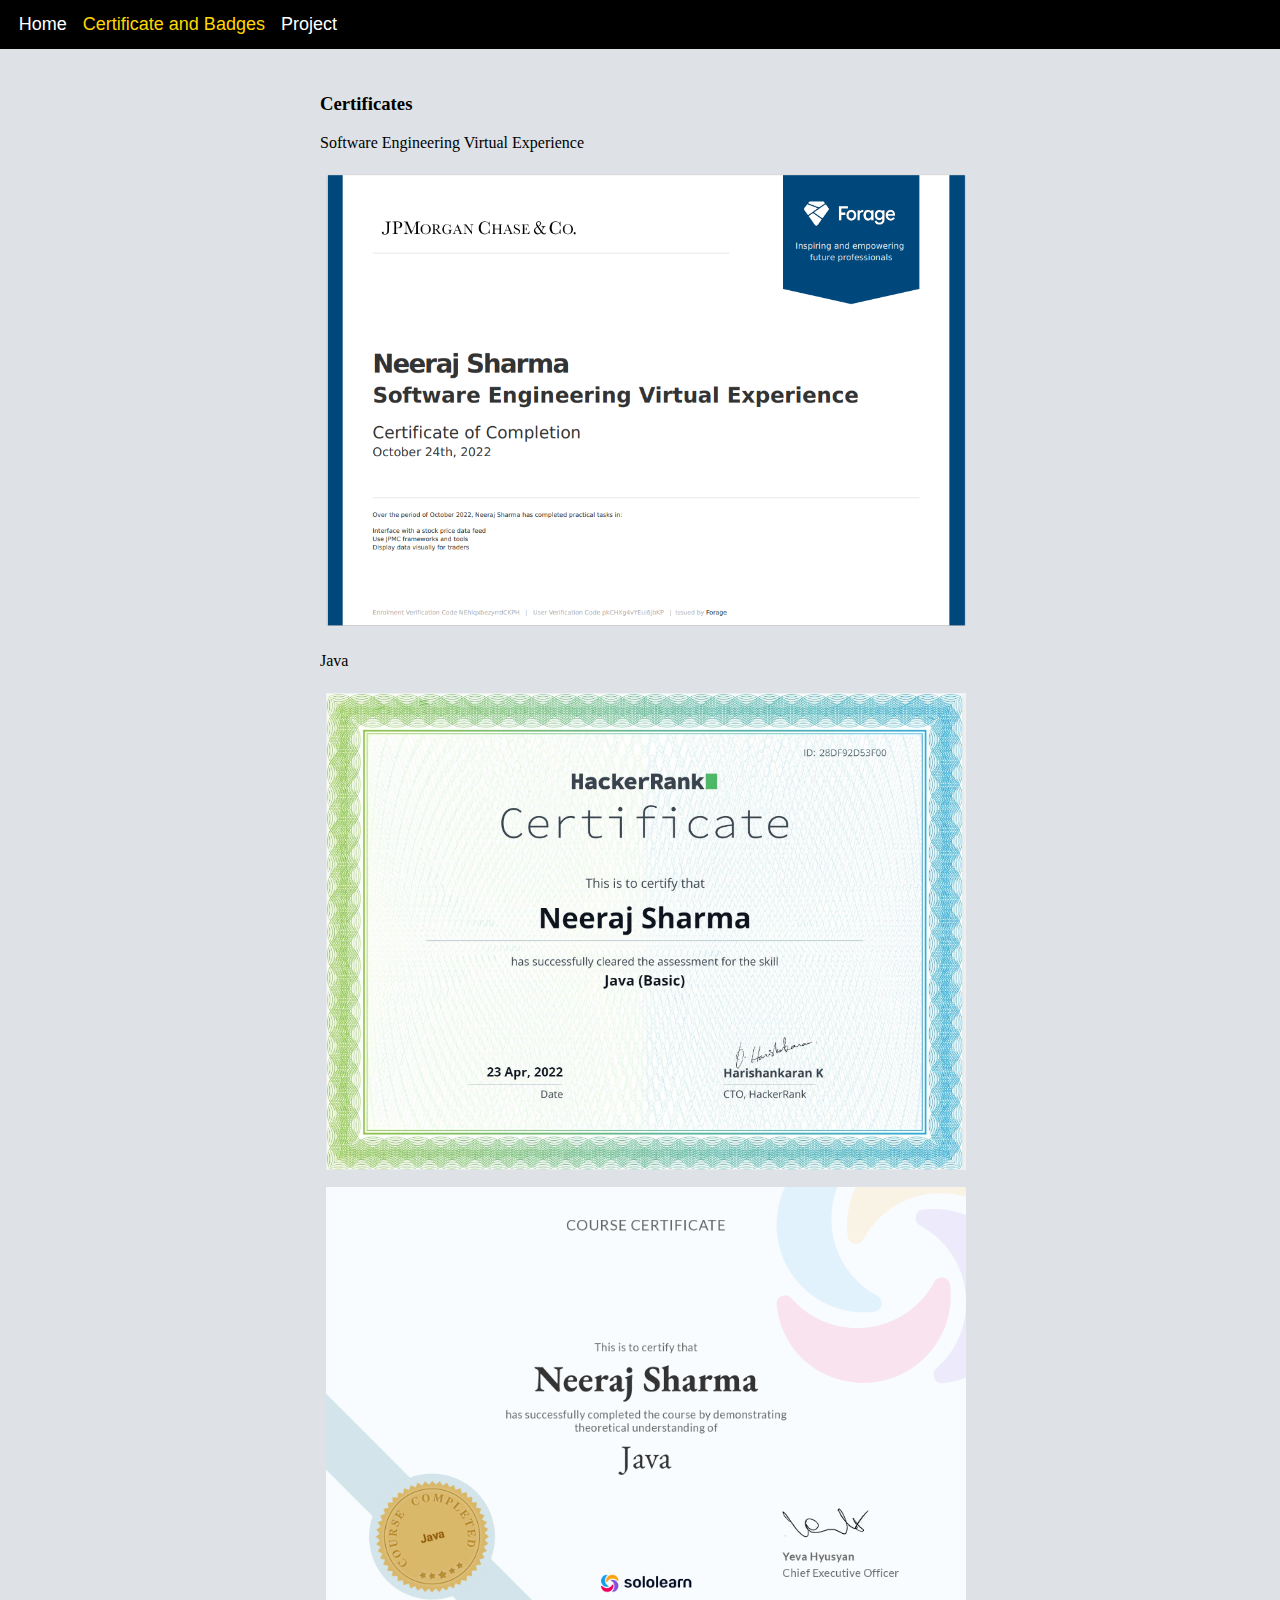
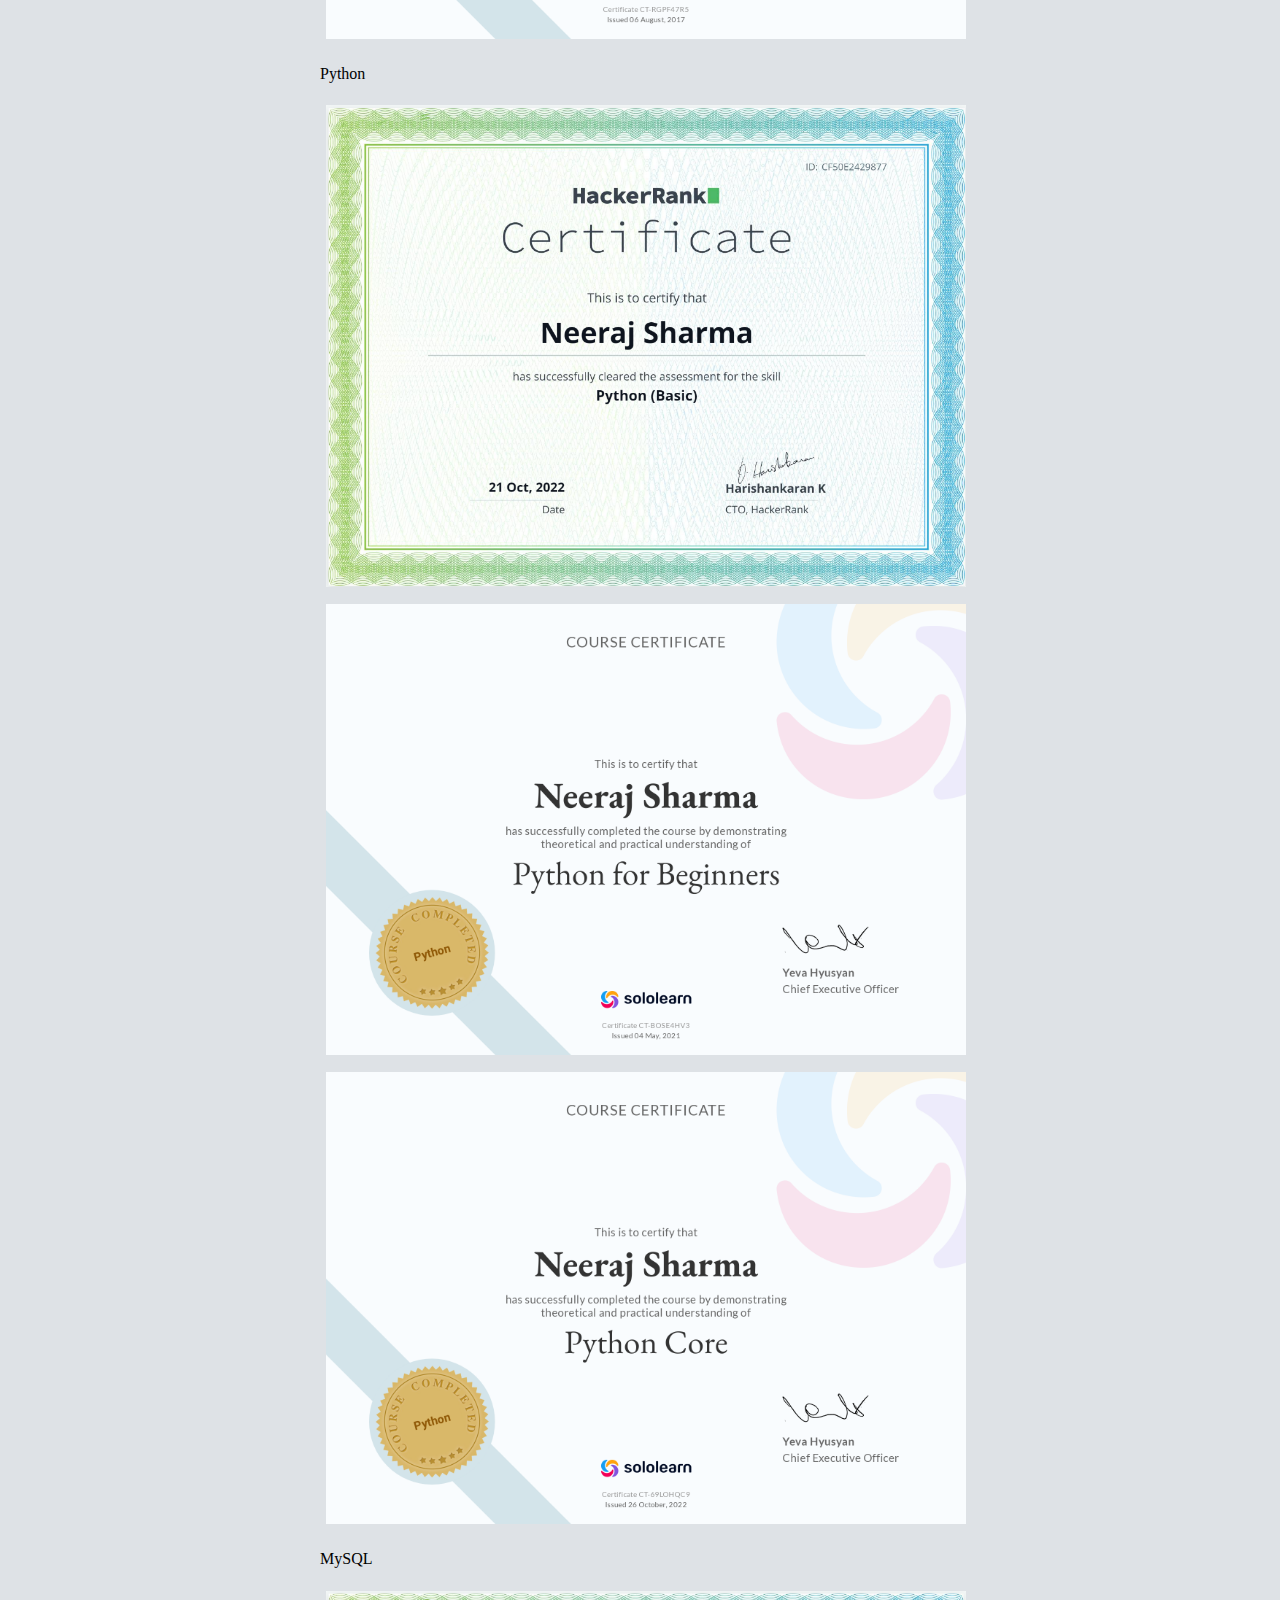
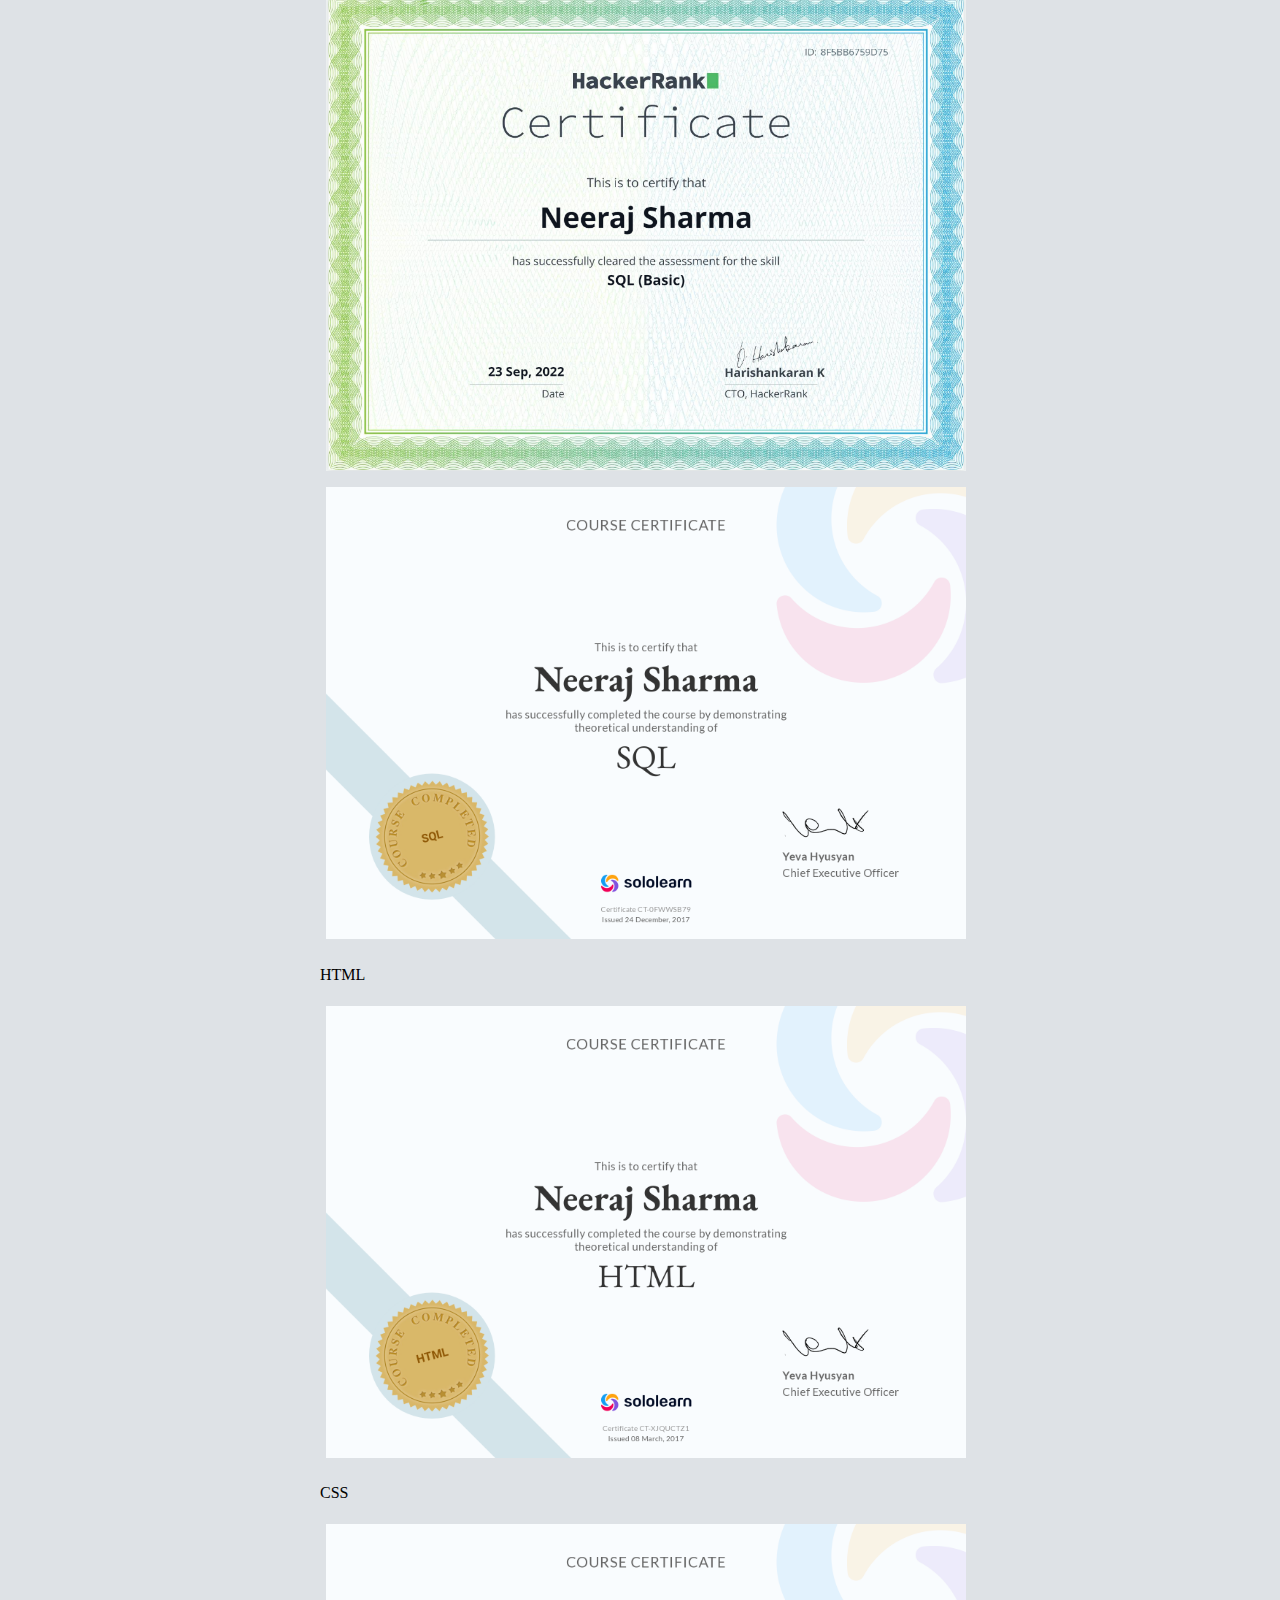
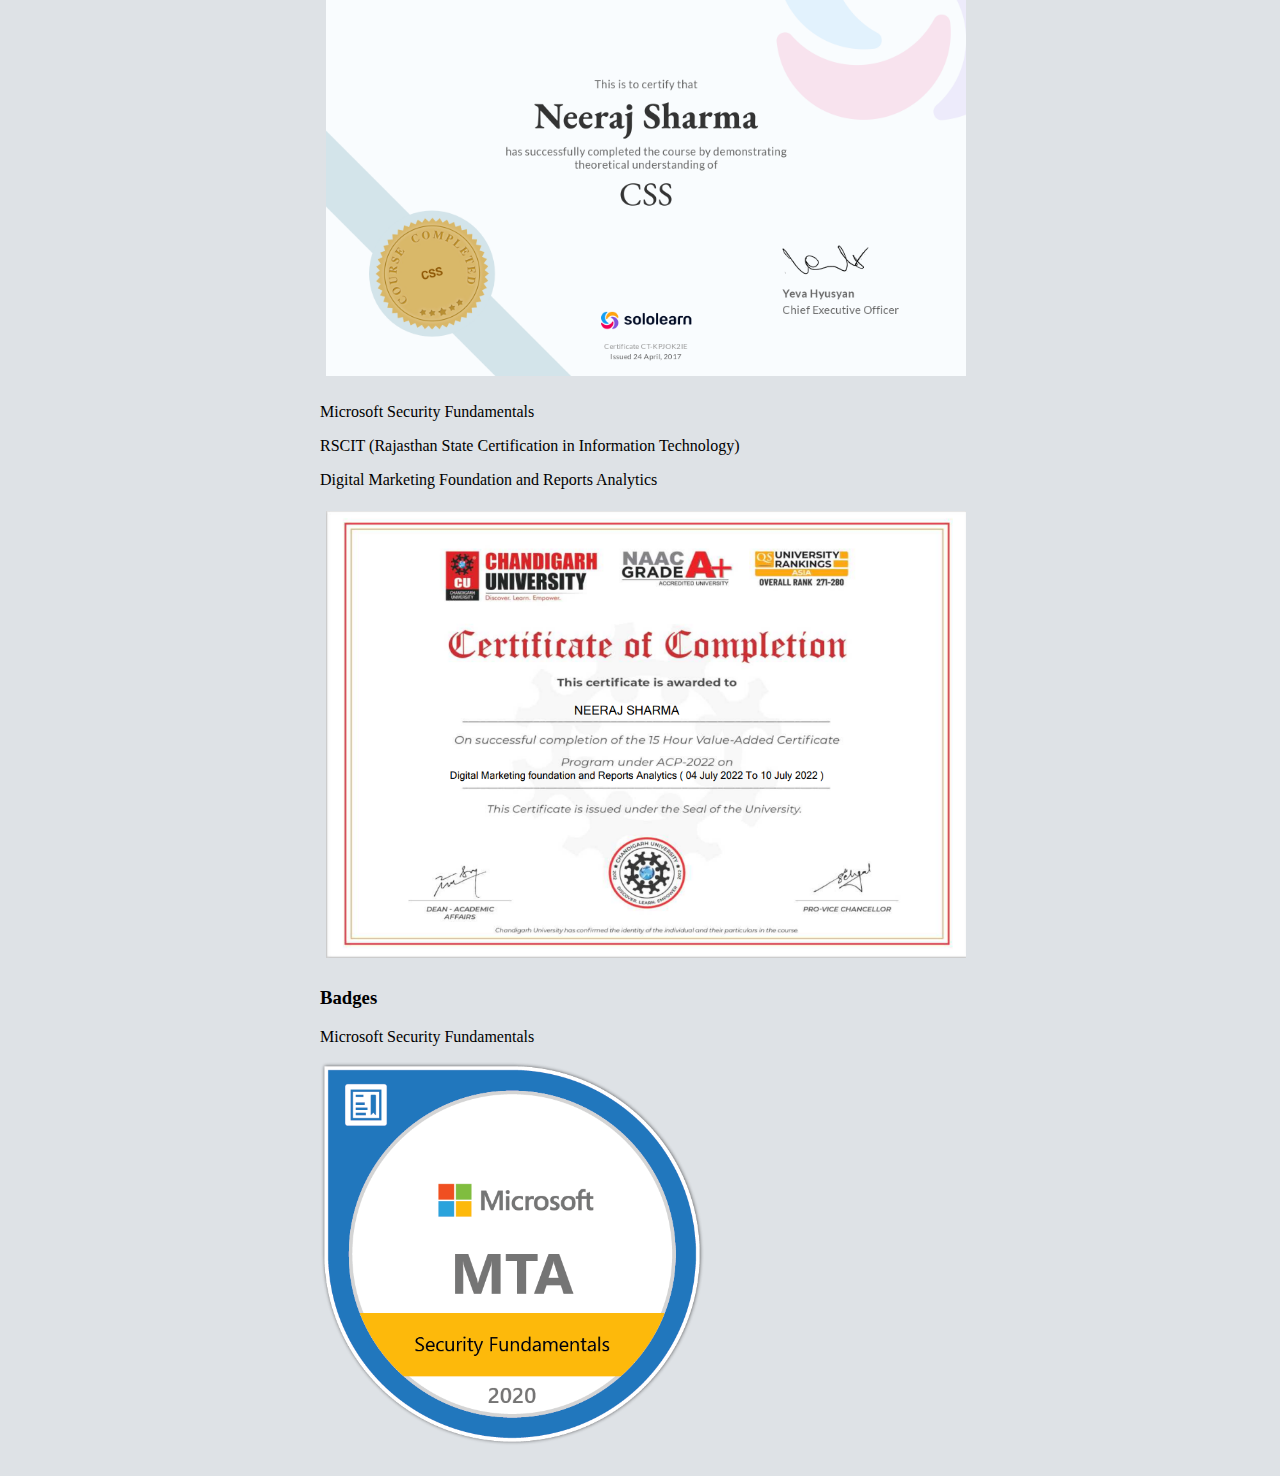
==== webpages/certificateAndBadges.html @ 7d4d2ab8 "Add files via upload" ====
<!DOCTYPE html>
<html lang="en">
<head>
    <meta charset="UTF-8">
    <meta http-equiv="X-UA-Compatible" content="IE=edge">
    <meta name="viewport" content="width=device-width, initial-scale=1.0">
    <link rel="stylesheet" href="../css/certificateCSS.css">
    <title>CV/Resume</title>
</head>
<body>
    <div class="Container">
        <div class="Header">
            <Button id="head" onclick="location.href='../index.html'">Home</Button>
            <Button id="head" style="color: gold;" onclick="location.href='./certificateAndBadges.html'">Certificate and Badges</Button>
            <Button id="head" onclick="location.href='./projects.html'">Project</Button>
        </div>
        <div class="Body">
            <div id="Certificates">
                <H3 id="certificate">Certificates</H3>
                <p id="cer">Software Engineering Virtual Experience</p>
                <div id="cerImage">
                    <img id="cerImg" src="../resources/SoftwareEngineeringVirtualExperience.png" alt="JP Morgan Chase & Co. certified">
                </div>
                <p id="cer">Java</p>
                <div id="cerImage">
                    <img id="cerImg" src="../resources/Java.png" alt="certified by HackerRank">
                    <img id="cerImg" src="../resources/Java2.png" alt="certified by SoloLearn">
                </div>
                <p id="cer">Python</p>
                <div id="cerImage">
                    <img id='cerImg' src="../resources/Python.png" alt="certified by HackerRank">
                    <img id='cerImg' src="../resources/Python2.png" alt="certified by SoloLearn">
                    <img id='cerImg' src="../resources/Python3.png" alt="certified by SoloLearn">
                </div>
                <p id="cer">MySQL</p>
                <div id="cerImage">
                    <img id='cerImg' src="../resources/SQL.png" alt="certified by HackerRank">
                    <img id='cerImg' src="../resources/SQL2.png" alt="certified by SoloLearn">
                </div>
                <p id="cer">HTML</p>
                <div id="cerImage">
                    <img id='cerImg' src="../resources/HTML.png" alt="certified by SoloLearn">
                </div>
                <p id="cer">CSS</p>
                <div id="cerImage">
                    <img id='cerImg' src="../resources/CSS.png" alt="certified by SoloLearn">
                </div>
                <p id="cer">Microsoft Security Fundamentals</p>
                <div id="cerImage"></div>
                <p id="cer">RSCIT (Rajasthan State Certification in Information Technology)</p>
                <div id="cerImage"></div>
                <p id="cer">Digital Marketing Foundation and Reports Analytics</p>
                <div id="cerImage">
                    <img id='cerImg' src="../resources/CUACP.png" alt="Completion Certificate of Digital Marketing under ACP program Chandigarh University">
                </div>
            </div>
            <div id="Badges">
                <H3 id="badge">Badges</H3>
                <p id="badgeName">Microsoft Security Fundamentals</p>
                <div id="badgeImage">
                    <img id='badgeImg' src="../resources/MicrosoftSecurityFundamentalsBadge.png" alt="Microsoft Security Fundamentals Badge">
                </div>
            </div>
        </div>
    </div>
</body>
</html>
---- css/certificateCSS.css ----
body{
    background-color: rgb(222, 226, 230);
    margin: 0;
}
.Container{
    display: flex;
    flex-direction: column;
}
.Header{
    background-color: black;
    width: 98%;
    padding: 1%;
    margin-bottom: 2%;
}
.Body{
    display: flex;
    flex-direction: column;
    padding-left: 25%;
    padding-right: 25%;
    padding-bottom: 2%;
}
#head{
    font-size: large;
    border: none;
    color: white;
    background: transparent;
}
#cerImg{
    width: 100%;
    margin: 1%;
}
#badgeImg{
    width: 60%;
}
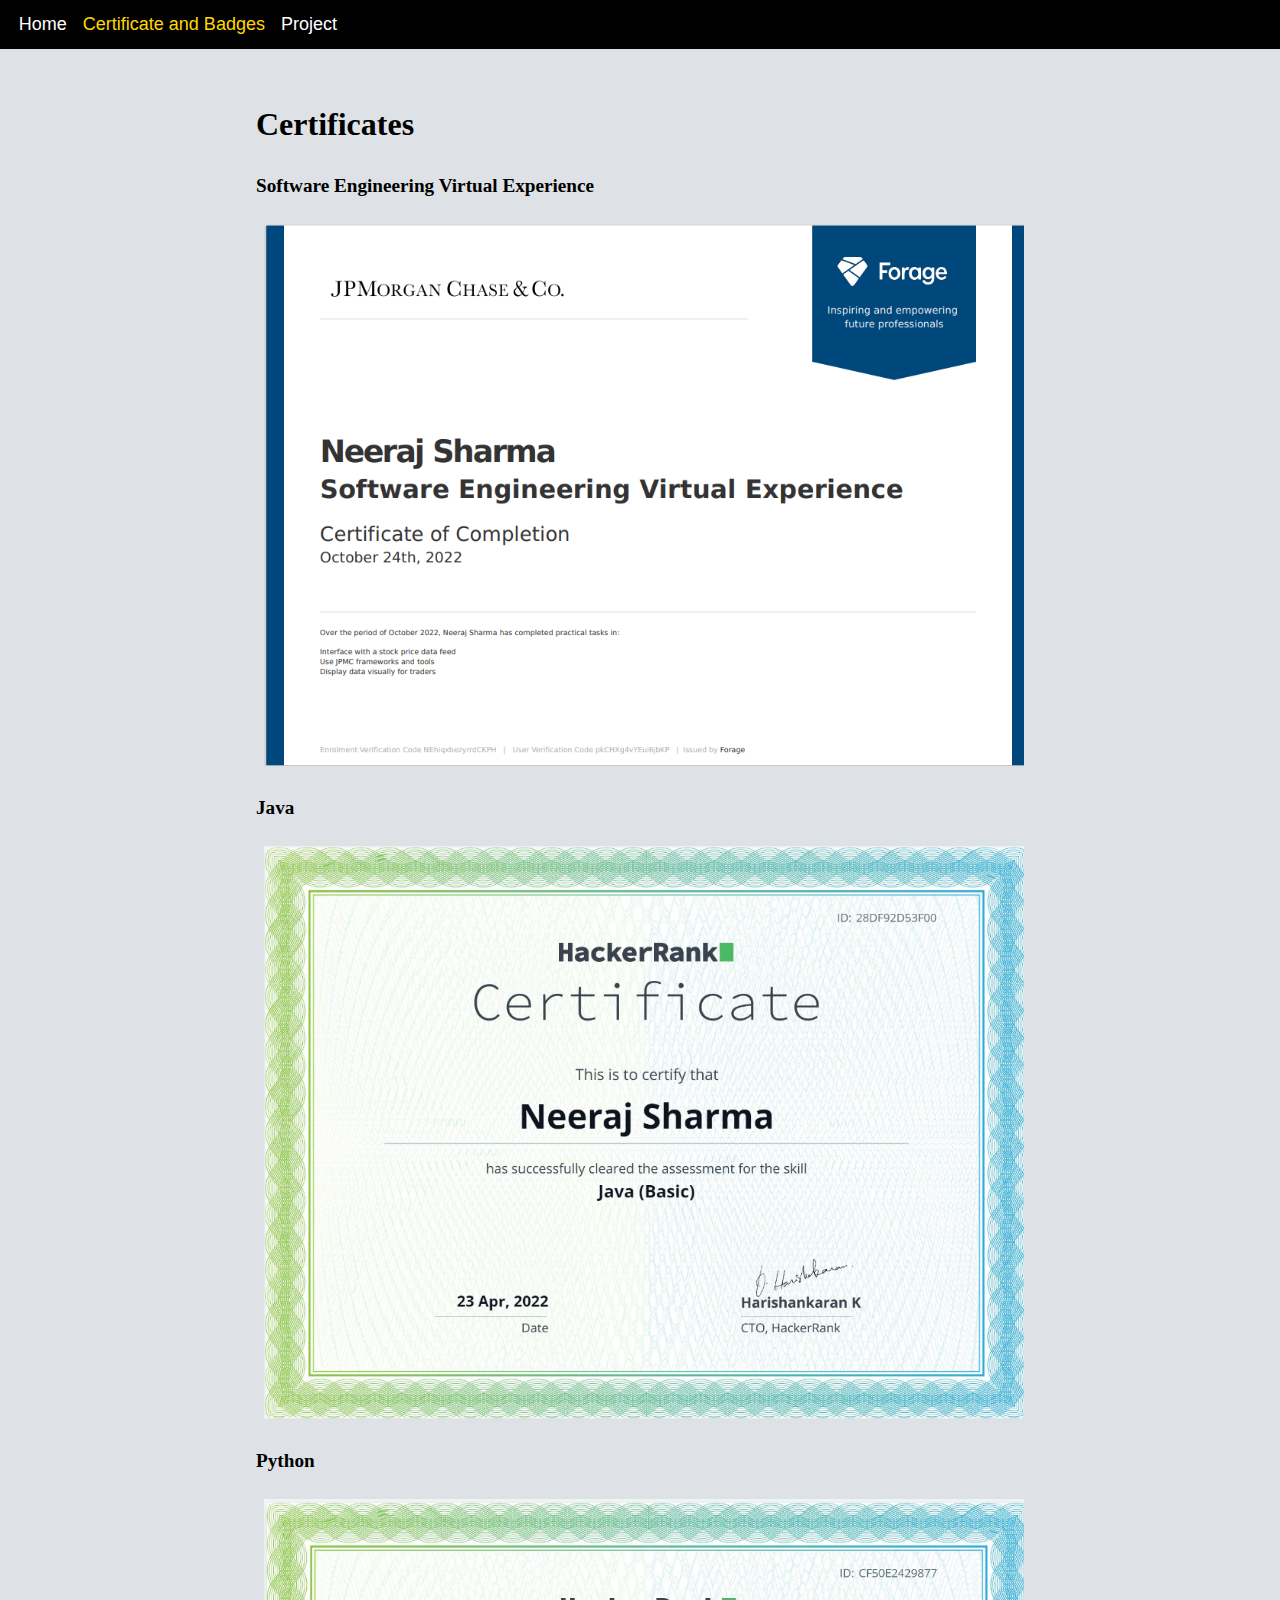
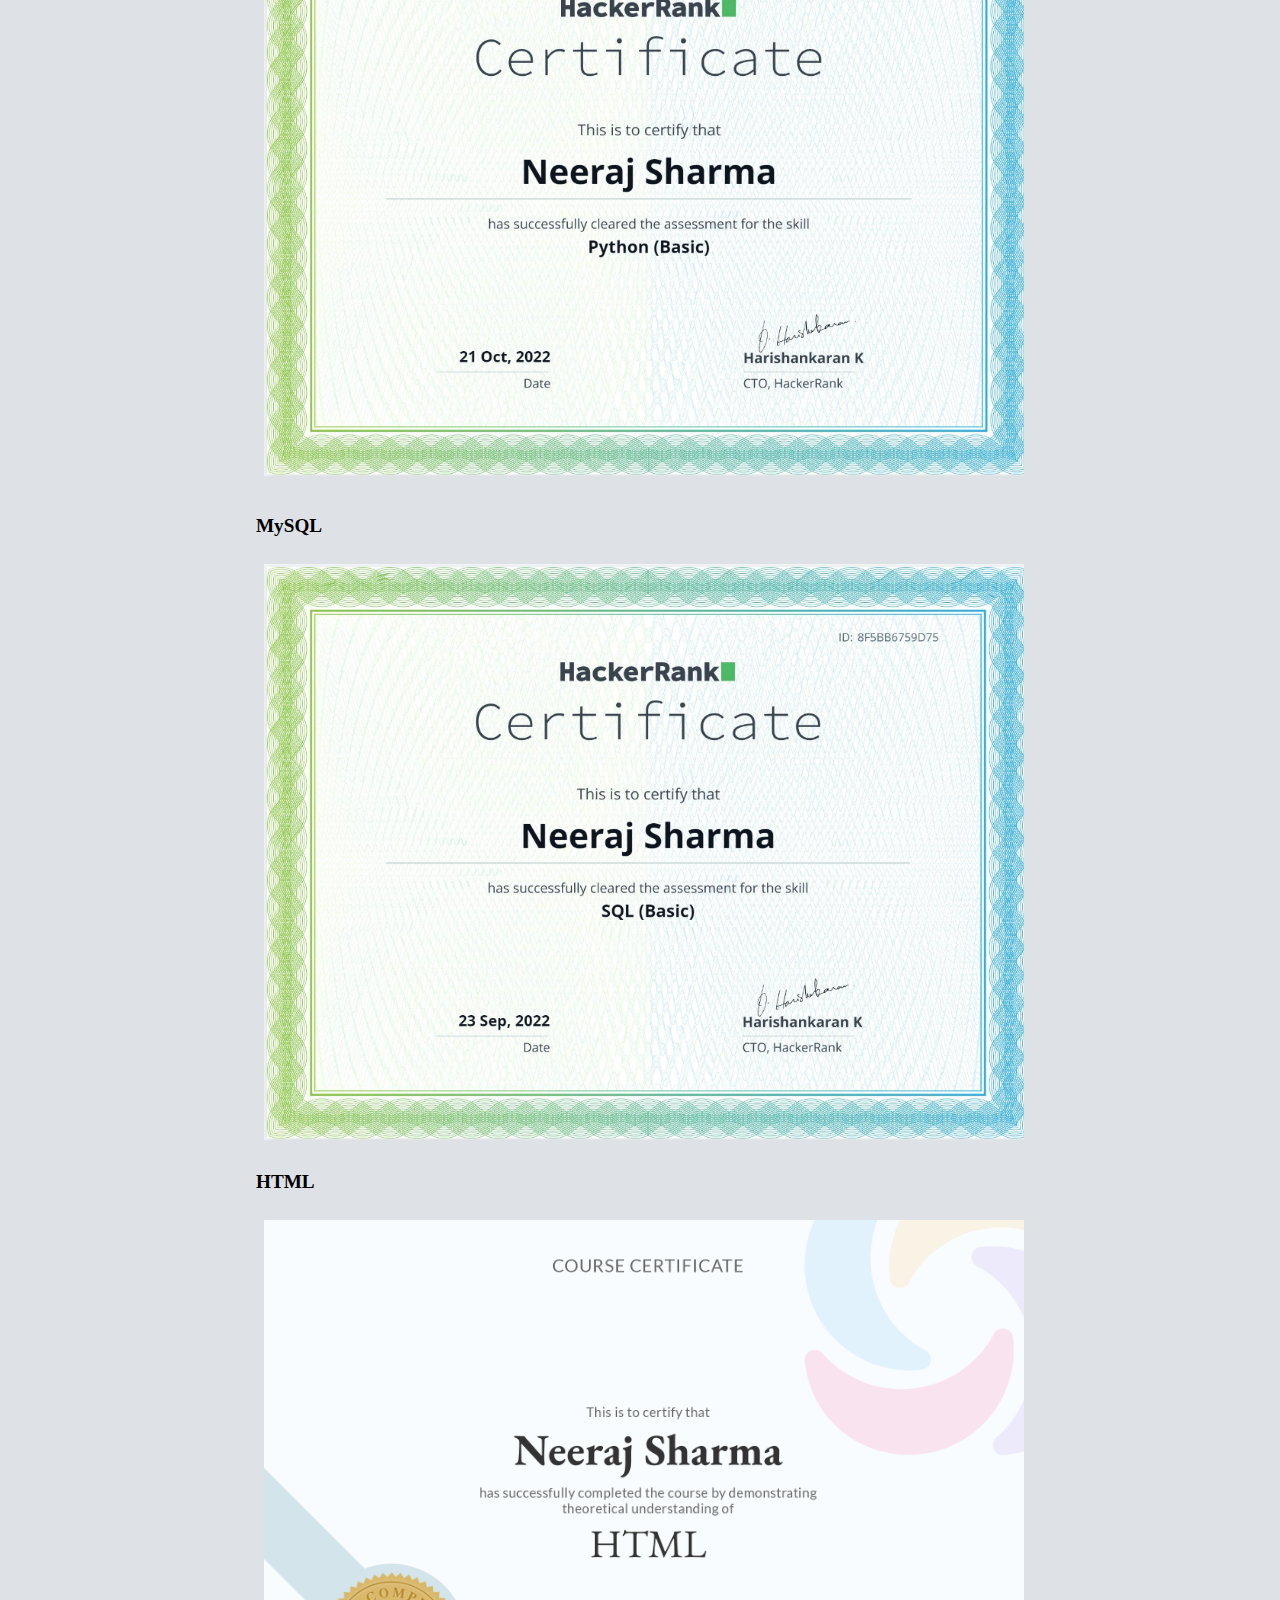
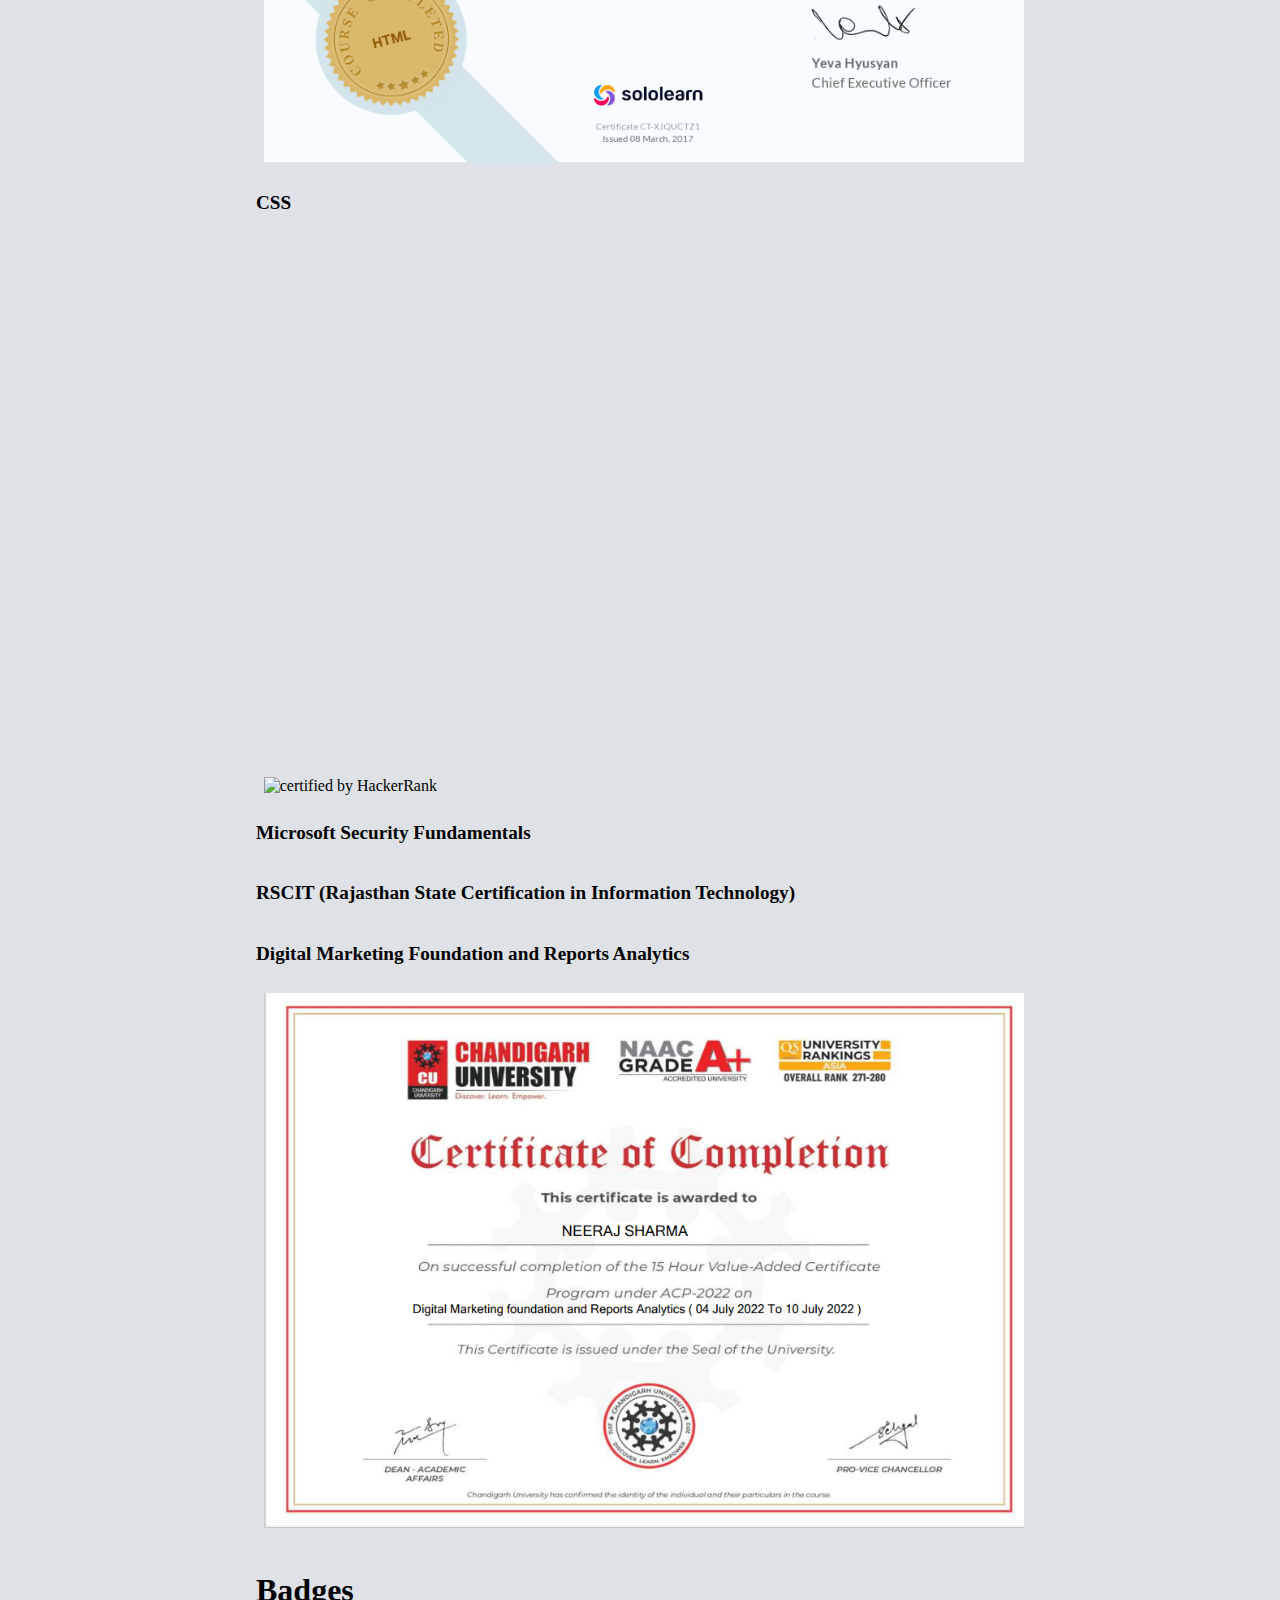
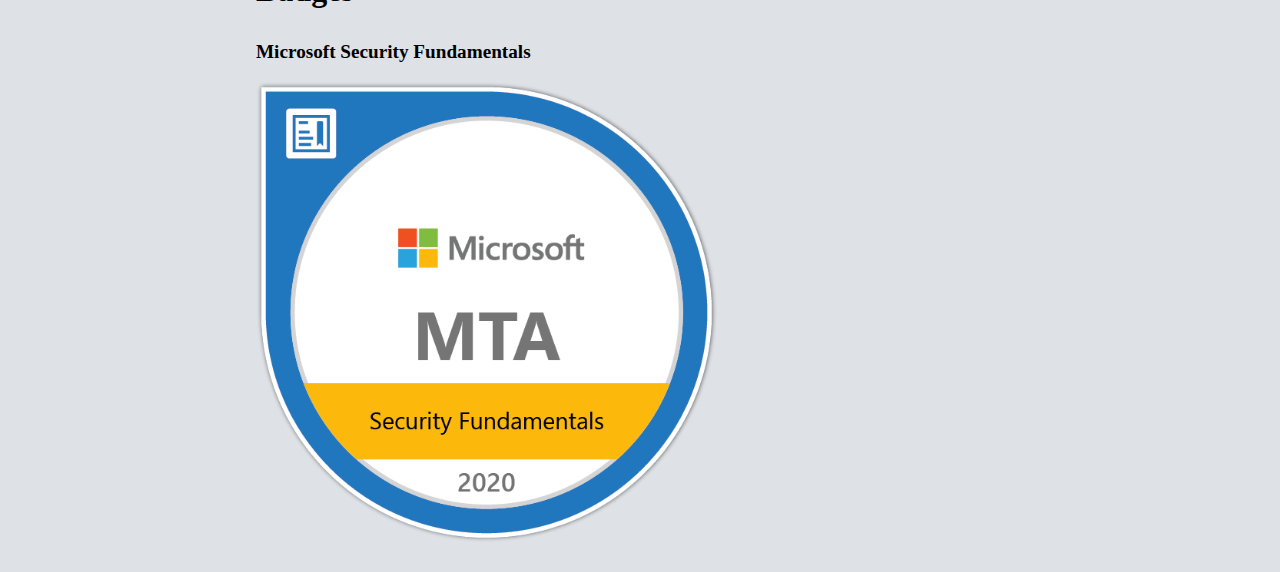
==== commit 352bd194: "Update certificateAndBadges.html" ====
--- a/webpages/certificateAndBadges.html
+++ b/webpages/certificateAndBadges.html
@@ -4,6 +4,7 @@
     <meta charset="UTF-8">
     <meta http-equiv="X-UA-Compatible" content="IE=edge">
     <meta name="viewport" content="width=device-width, initial-scale=1.0">
+    <link rel="shortcut icon" href="../resources/cvwebsiteIcon.jpg" type="image/x-icon">
     <link rel="stylesheet" href="../css/certificateCSS.css">
     <title>CV/Resume</title>
 </head>
@@ -29,8 +30,10 @@
                 <p id="cer">Python</p>
                 <div id="cerImage">
                     <img id='cerImg' src="../resources/Python.png" alt="certified by HackerRank">
+                    <img id='cerImg' src="../resources/ProblemSolving1.png" alt="certified by HackerRank">
                     <img id='cerImg' src="../resources/Python2.png" alt="certified by SoloLearn">
                     <img id='cerImg' src="../resources/Python3.png" alt="certified by SoloLearn">
+                    <img id='cerImg' src="../resources/Python4.png" alt="certified by SoloLearn">
                 </div>
                 <p id="cer">MySQL</p>
                 <div id="cerImage">
@@ -43,6 +46,7 @@
                 </div>
                 <p id="cer">CSS</p>
                 <div id="cerImage">
+                    <img id='cerImg' src="../resources/CSS2.png" alt="certified by HackerRank">
                     <img id='cerImg' src="../resources/CSS.png" alt="certified by SoloLearn">
                 </div>
                 <p id="cer">Microsoft Security Fundamentals</p>
@@ -64,4 +68,4 @@
         </div>
     </div>
 </body>
-</html>+</html>
--- a/css/certificateCSS.css
+++ b/css/certificateCSS.css
@@ -15,8 +15,8 @@
 .Body{
     display: flex;
     flex-direction: column;
-    padding-left: 25%;
-    padding-right: 25%;
+    padding-left: 20%;
+    padding-right: 20%;
     padding-bottom: 2%;
 }
 #head{
@@ -25,10 +25,26 @@
     color: white;
     background: transparent;
 }
+#head:hover{
+    font-size: x-large;
+    color: rgb(39, 39, 238);
+}
+#cerImage{
+    overflow: auto;
+    white-space: nowrap;
+}
 #cerImg{
     width: 100%;
     margin: 1%;
+    display: inline-block;
 }
 #badgeImg{
     width: 60%;
-}+}
+#certificate, #badge{
+    font-size: xx-large;
+}
+#cer, #badgeName{
+    font-size: larger;
+    font-weight: bold;
+}
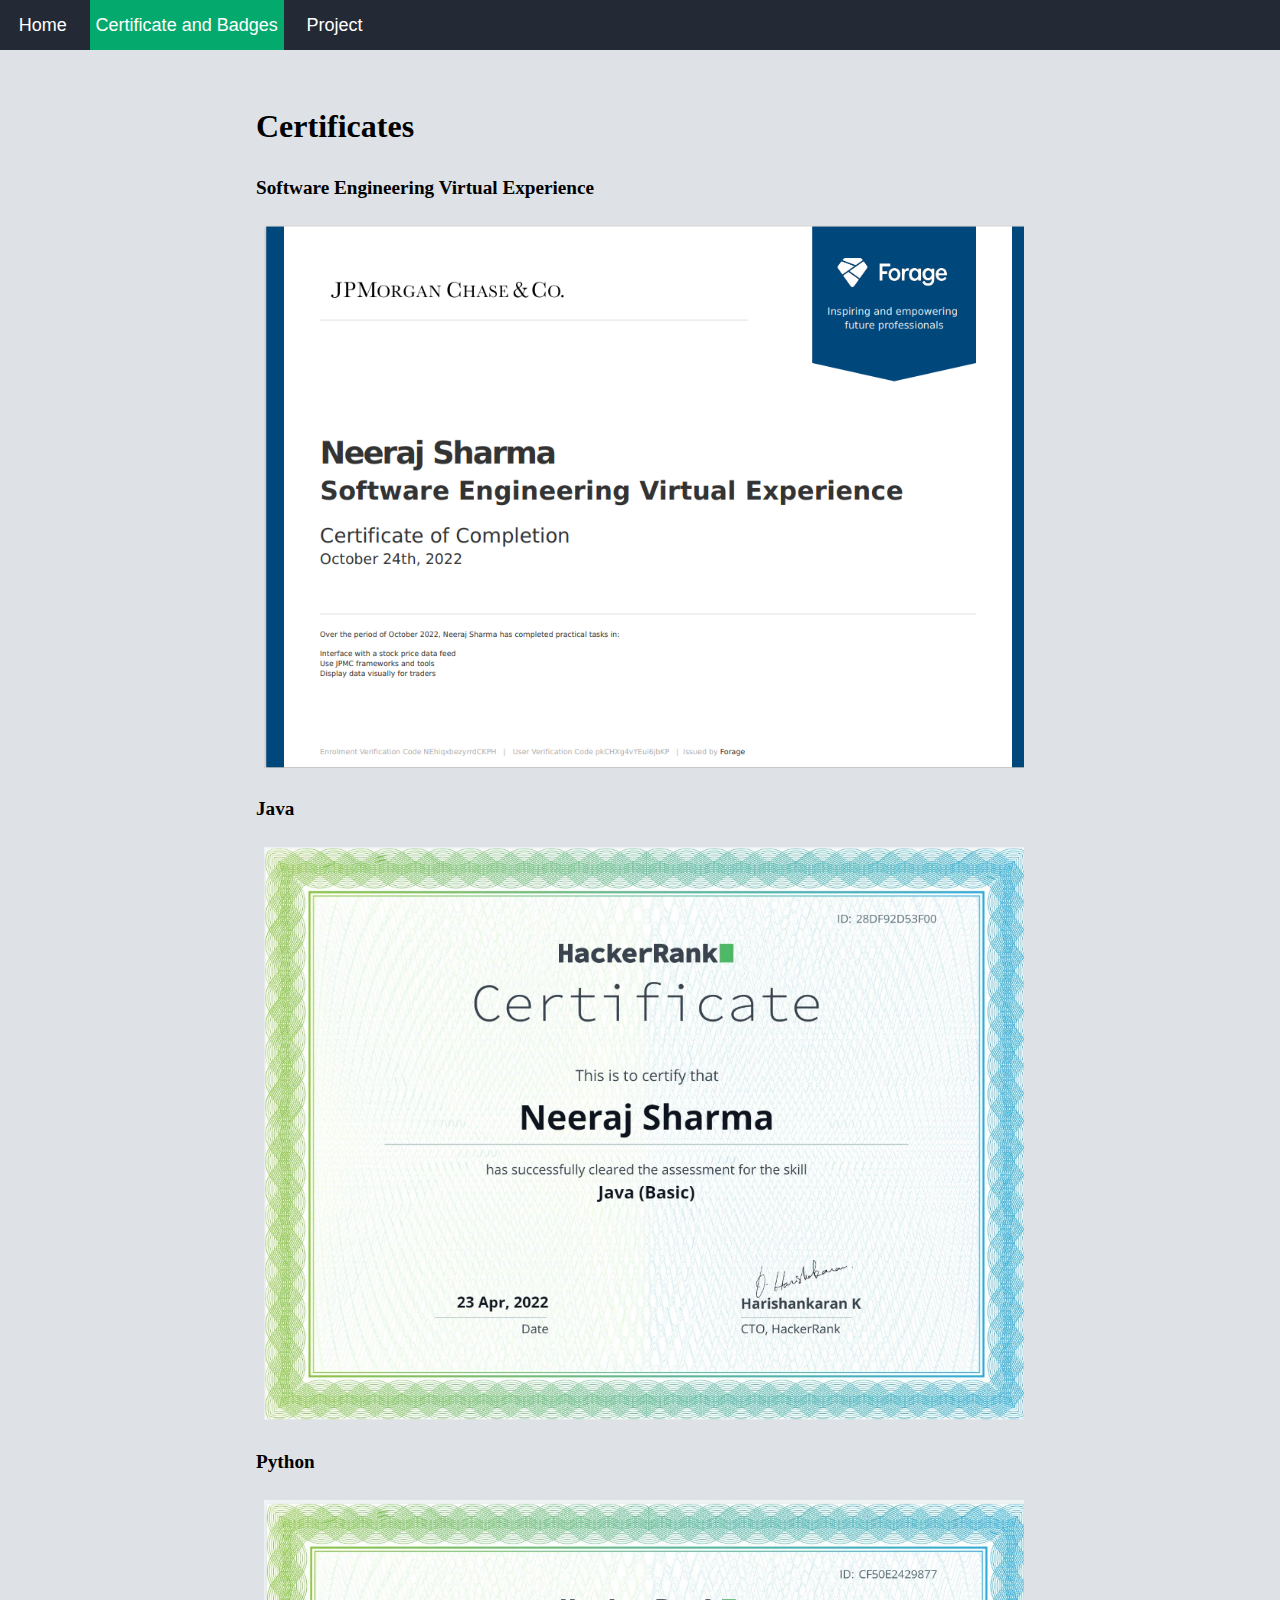
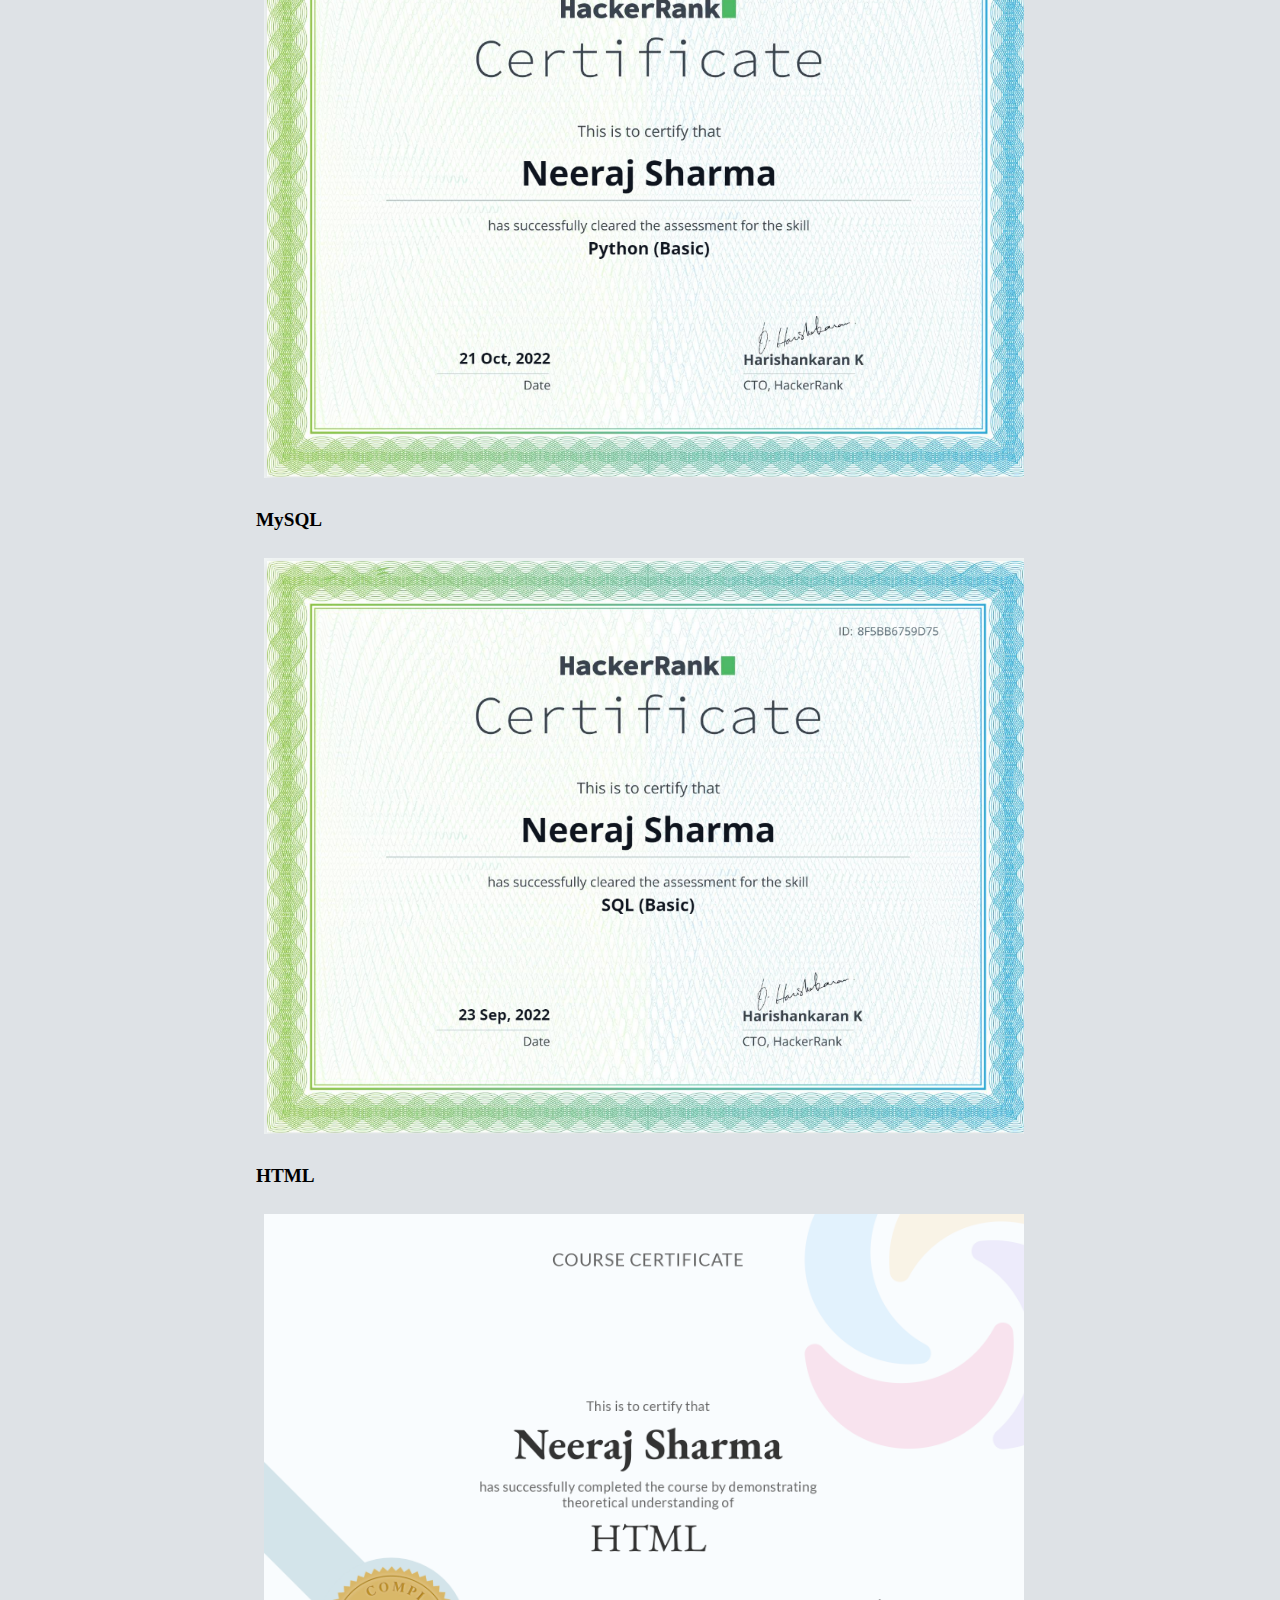
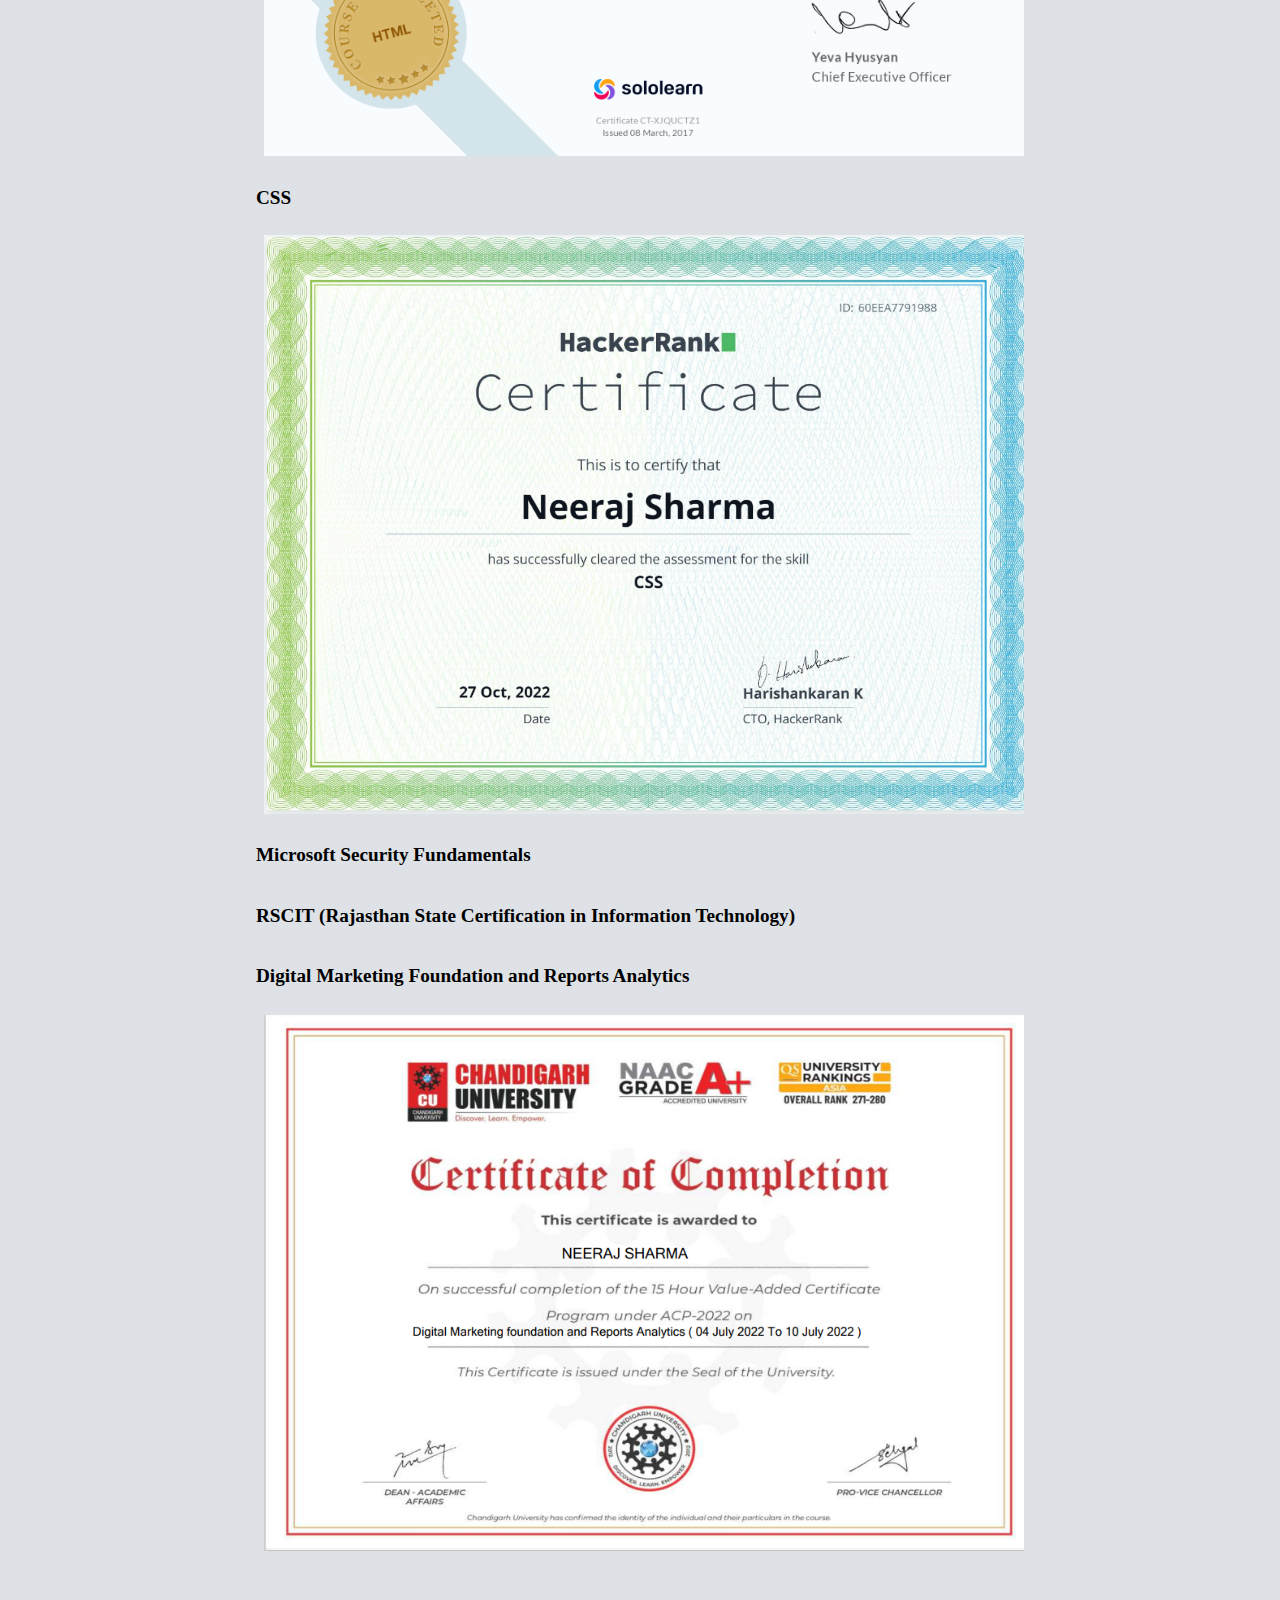
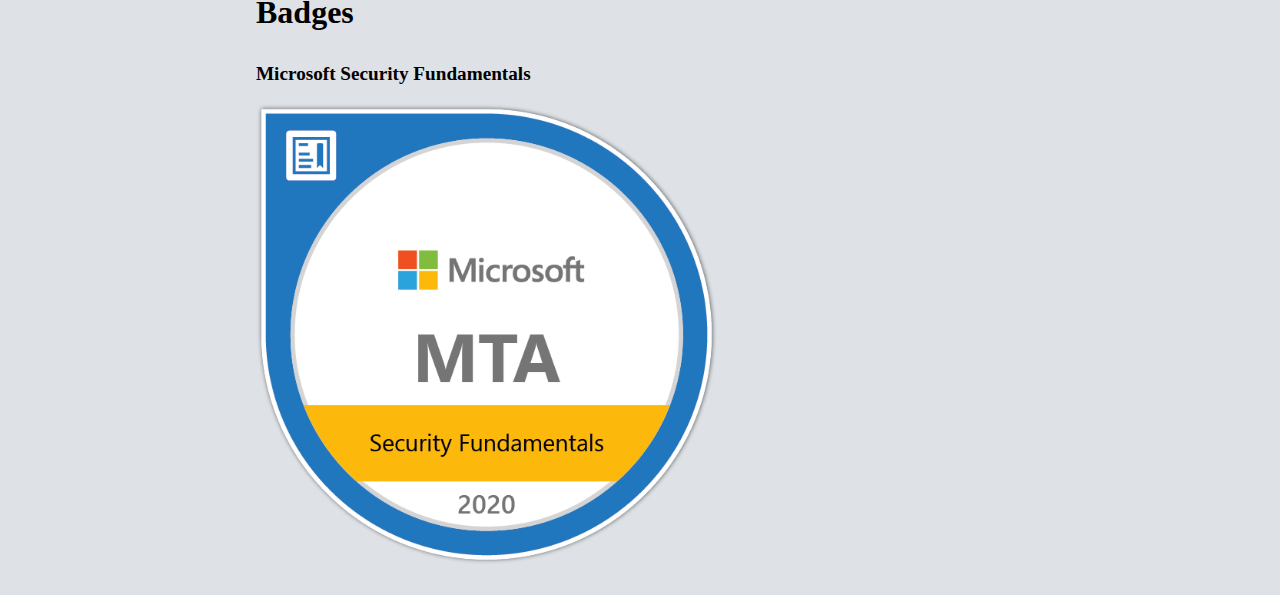
==== commit d96aa99c: "Update certificateAndBadges.html" ====
--- a/webpages/certificateAndBadges.html
+++ b/webpages/certificateAndBadges.html
@@ -12,7 +12,7 @@
     <div class="Container">
         <div class="Header">
             <Button id="head" onclick="location.href='../index.html'">Home</Button>
-            <Button id="head" style="color: gold;" onclick="location.href='./certificateAndBadges.html'">Certificate and Badges</Button>
+            <Button id="head" style="background-color: #04AA6D;" onclick="location.href='./certificateAndBadges.html'">Certificate and Badges</Button>
             <Button id="head" onclick="location.href='./projects.html'">Project</Button>
         </div>
         <div class="Body">
--- a/css/certificateCSS.css
+++ b/css/certificateCSS.css
@@ -7,9 +7,7 @@
     flex-direction: column;
 }
 .Header{
-    background-color: black;
-    width: 98%;
-    padding: 1%;
+    background-color: #232A35;
     margin-bottom: 2%;
 }
 .Body{
@@ -24,10 +22,13 @@
     border: none;
     color: white;
     background: transparent;
+    height: 50px;
+    margin-left: 1%;
+    transition: font-size 1s;
 }
 #head:hover{
     font-size: x-large;
-    color: rgb(39, 39, 238);
+    background-color: black;
 }
 #cerImage{
     overflow: auto;
